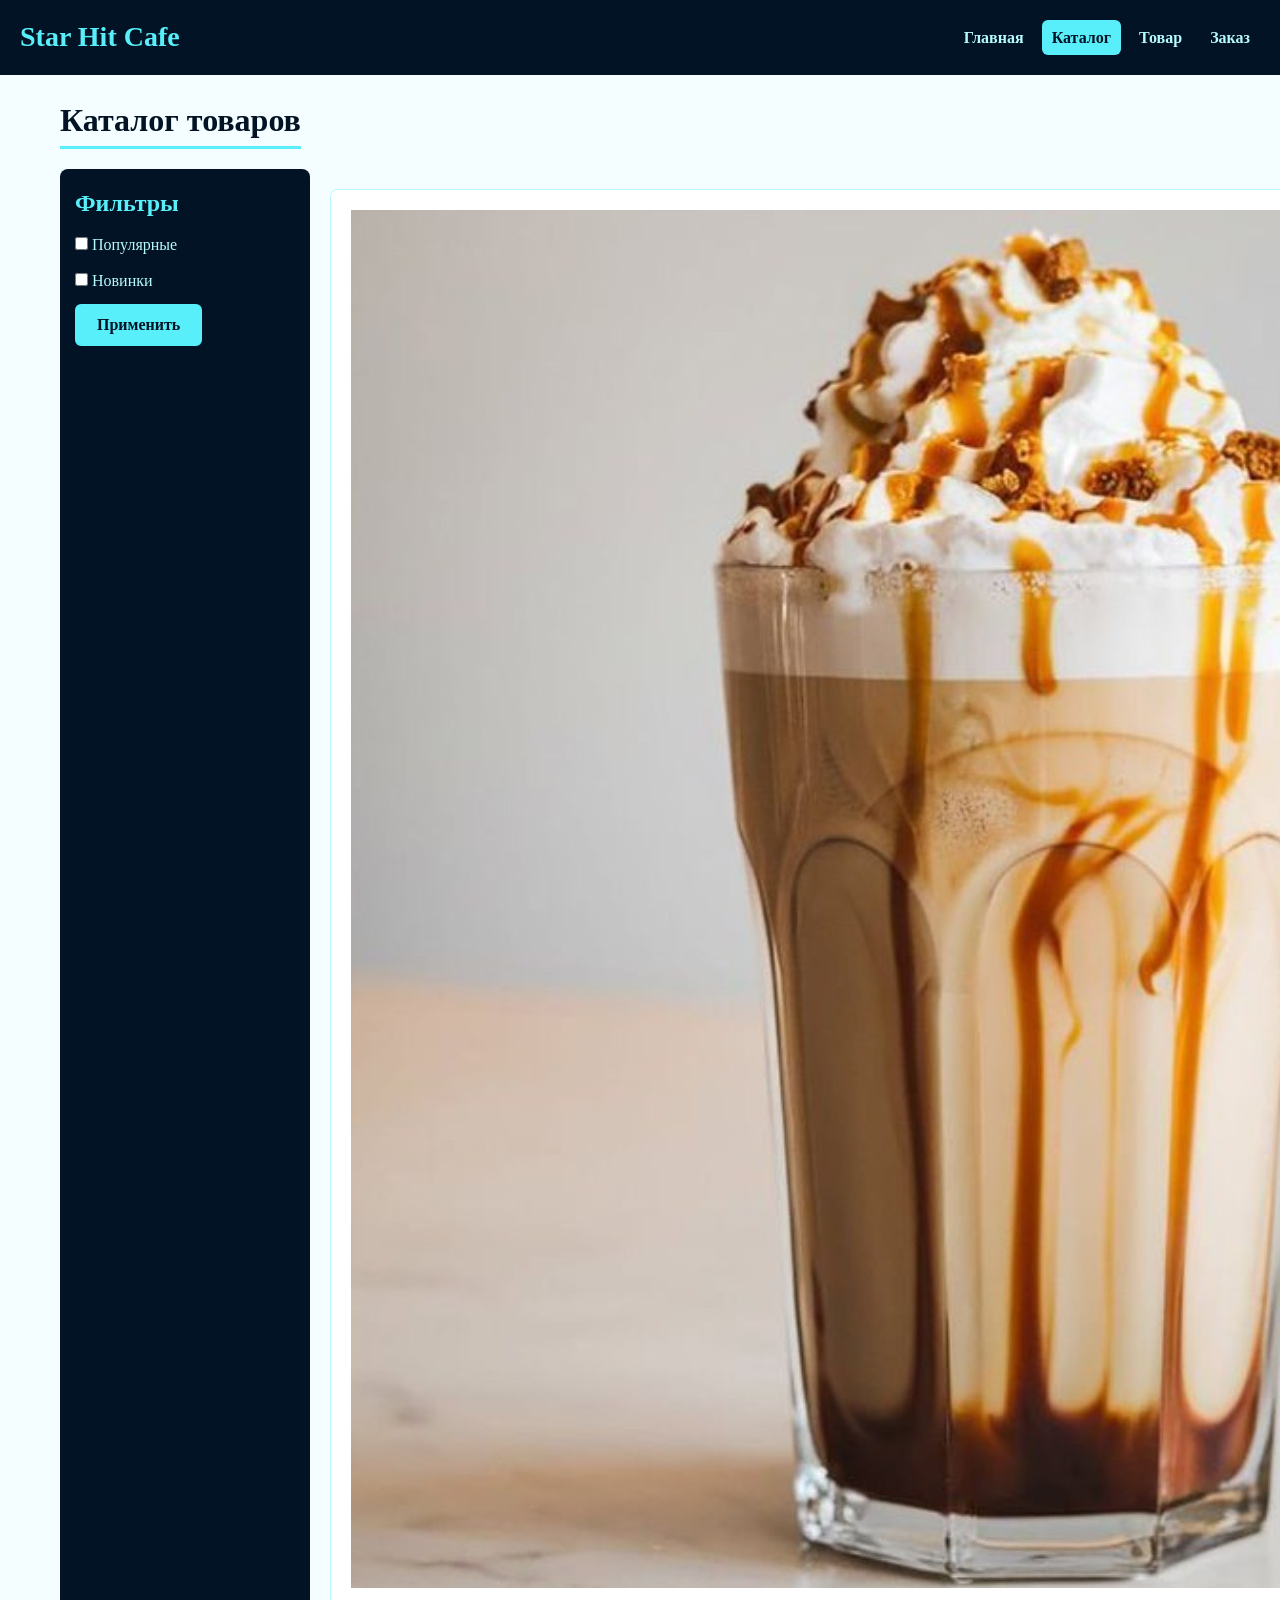
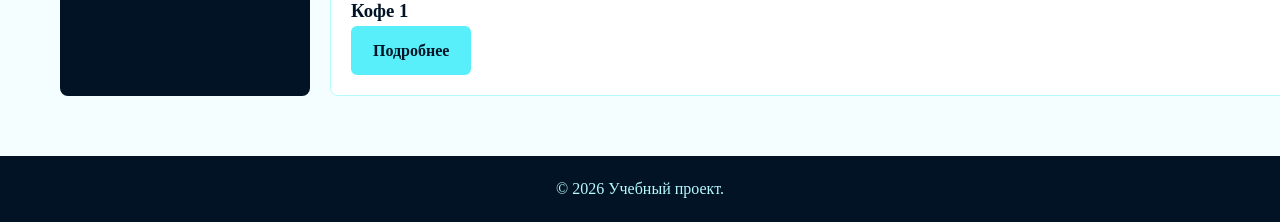
==== catalog.html @ b4f0cbf7 "feat: add responsive layout, a11y and carousel" ====
<!doctype html>
<html lang="ru">
<head>
  <meta charset="UTF-8">
  <meta name="viewport" content="width=device-width, initial-scale=1.0">
  <title>Star Hit Cafe — Каталог</title>
  <link rel="stylesheet" href="css/style.css">
  <link rel="stylesheet" href="css/responsive.css">
</head>
<body>
  <a class="skip-link" href="#main">Перейти к основному содержимому</a>
  <header class="site-header">
    <div class="header-inner">
      <a class="logo" href="index.html">Star Hit Cafe</a>
      <nav class="site-nav" aria-label="Основная навигация">
        <ul class="nav-list">
          <li><a href="index.html" class="nav-link">Главная</a></li>
          <li><a href="catalog.html" class="nav-link active" aria-current="page">Каталог</a></li>
          <li><a href="product.html" class="nav-link">Товар</a></li>
          <li><a href="order.html" class="nav-link">Заказ</a></li>
        </ul>
      </nav>
    </div>
  </header>

  <main id="main" class="main-content">
    <h1 class="page-title">Каталог товаров</h1>
    
    <div class="catalog-layout">
      <aside class="filters">
        <h2>Фильтры</h2>
        <form>
          <label><input type="checkbox"> Популярные</label>
          <label><input type="checkbox"> Новинки</label>
          <button type="button" class="btn">Применить</button>
        </form>
      </aside>

      <section class="catalog-products">
        <div class="products-grid">
          <article class="product-card">
            <img src="images/coffee-1.jpg" alt="Кофе 1" class="card-img">
            <h3>Кофе 1</h3>
            <a href="product.html" class="btn">Подробнее</a>
          </article>
          <article class="product-card">
            <img src="images/coffee-2.jpg" alt="Кофе 2" class="card-img">
            <h3>Кофе 2</h3>
            <a href="product.html" class="btn">Подробнее</a>
          </article>
          <article class="product-card">
            <img src="images/coffee-3.jpg" alt="Кофе 3" class="card-img">
            <h3>Кофе 3</h3>
            <a href="product.html" class="btn">Подробнее</a>
          </article>
        </div>
      </section>
    </div>
  </main>
  <footer class="site-footer">
    <p>&copy; 2026 Учебный проект.</p>
  </footer>
</body>
</html>
---- css/style.css ----
:root {
  --color-bg: #f4fdff;
  --color-text: #011324;
  --color-primary: #59effa;
  --color-primary-dark: #089aa5;
  --color-surface: #011324;
  --color-border: #b6faff;
}

* { box-sizing: border-box; margin: 0; padding: 0; }

body {
  font-family: 'Garamond', 'Times New Roman', serif;
  background-color: var(--color-bg);
  color: var(--color-text);
  line-height: 1.6;
  cursor: url('../images/cursor-normal.png'), auto;
}

a, button, .btn { cursor: url('../images/cursor-hover.png'), pointer; }

.skip-link {
  position: absolute;
  top: -100px;
  left: 16px;
  background: #111;
  color: #fff;
  padding: 8px 12px;
  z-index: 1000;
  text-decoration: none;
}
.skip-link:focus { top: 16px; }

:focus-visible { outline: 3px solid var(--color-primary-dark); outline-offset: 3px; }

.site-header { background: var(--color-surface); padding: 15px 20px; }
.header-inner { display: flex; flex-direction: column; align-items: center; gap: 10px; }
.logo { font-size: 28px; color: var(--color-primary); text-decoration: none; font-weight: bold; }
.nav-list { display: flex; flex-direction: column; gap: 8px; list-style: none; }
.nav-link { color: var(--color-border); text-decoration: none; font-weight: bold; padding: 5px 10px; border-radius: 6px; display: block; text-align: center; }
.nav-link:hover, .nav-link.active { background: var(--color-primary); color: var(--color-text); }

.main-content { padding: 20px; max-width: 1200px; margin: 0 auto; }
.page-title { margin-bottom: 20px; border-bottom: 3px solid var(--color-primary); display: inline-block; }

.btn { display: inline-block; background: var(--color-primary); color: var(--color-text); padding: 10px 20px; text-decoration: none; border-radius: 6px; font-weight: bold; border: 2px solid var(--color-primary); transition: 0.2s; font-family: inherit; font-size: 16px; }
.btn:hover { background: transparent; color: var(--color-primary-dark); }

/* Блок О нас */
.info-section { margin: 30px 0; display: flex; flex-direction: column; background: var(--color-surface); color: var(--color-border); border-radius: 12px; overflow: hidden; }
.info-img-container { min-height: 200px; }
.info-img { width: 100%; height: 100%; object-fit: cover; display: block; }
.info-content { padding: 20px; }
.info-content h2 { color: var(--color-primary); margin-bottom: 10px; }
.info-list { margin-left: 20px; margin-bottom: 20px; }

/* Сетка товаров */
.products-grid { display: grid; grid-template-columns: 1fr; gap: 20px; margin-top: 20px; }
.product-card { background: #fff; padding: 20px; border-radius: 8px; border: 1px solid var(--color-border); }
.price { font-weight: bold; font-size: 20px; color: var(--color-primary-dark); margin: 10px 0; }

/* Карусель */
.carousel { width: 100%; overflow: hidden; border-radius: 12px; position: relative; margin-top: 20px; }
.carousel-inner { display: flex; animation: slide 12s infinite; width: 300%; }
.carousel-item { width: 33.333%; position: relative; }
.carousel-img { width: 100%; height: 250px; object-fit: cover; display: block; }
.carousel-caption { position: absolute; bottom: 10px; left: 10px; background: rgba(0,0,0,0.6); color: #fff; padding: 4px 8px; border-radius: 4px; font-size: 14px; }

@keyframes slide {
  0%, 25% { margin-left: 0; }
  33%, 58% { margin-left: -100%; }
  66%, 91% { margin-left: -200%; }
  100% { margin-left: 0; }
}

/* Каталог и фильтры */
.catalog-layout { display: flex; flex-direction: column; gap: 20px; }
.filters { background: var(--color-surface); color: var(--color-border); padding: 15px; border-radius: 8px; }
.filters h2 { color: var(--color-primary); margin-bottom: 10px; }
.filters label { display: block; margin-bottom: 10px; }

/* Страница товара */
.product-detail { display: flex; flex-direction: column; gap: 20px; margin-bottom: 30px; }
.product-image img { width: 100%; border-radius: 8px; }

/* Таблица */
.table-wrapper { overflow-x: auto; margin-top: 15px; }
.product-table { width: 100%; min-width: 400px; border-collapse: collapse; }
.product-table th, .product-table td { padding: 10px; border: 1px solid var(--color-border); text-align: left; }
.product-table caption { font-weight: bold; text-align: left; margin-bottom: 10px; }

/* Форма */
.order-form { display: grid; gap: 15px; background: #fff; padding: 20px; border-radius: 8px; border: 1px solid var(--color-border); }
.form-group { display: flex; flex-direction: column; gap: 5px; }
.order-form input, .order-form textarea { padding: 10px; border: 1px solid var(--color-border); border-radius: 6px; font-family: inherit; font-size: 16px; min-height: 44px; }

.site-footer { background: var(--color-surface); color: var(--color-border); text-align: center; padding: 20px; margin-top: 40px; }
---- css/responsive.css ----
/* Планшеты (от 768px) */
@media (min-width: 768px) {
  .header-inner { flex-direction: row; justify-content: space-between; }
  .nav-list { flex-direction: row; }
  .products-grid { grid-template-columns: repeat(2, 1fr); }
  .info-section { flex-direction: row; }
  .info-img-container { flex: 0 0 33%; }
  .info-content { flex: 1; padding: 40px; }
  .order-form { grid-template-columns: repeat(2, 1fr); }
  .form-group.full-width { grid-column: 1 / -1; }
  .catalog-layout { flex-direction: row; }
  .filters { flex: 0 0 250px; }
  .catalog-products { flex: 1; }
  .carousel-img { height: 400px; }
}

/* Десктоп (от 1024px) */
@media (min-width: 1024px) {
  .products-grid { grid-template-columns: repeat(3, 1fr); }
  .product-detail { flex-direction: row; }
  .product-image { flex: 0 0 50%; }
  .product-info { flex: 1; }
  .hero-section { display: flex; gap: 40px; align-items: center; }
  .hero-text { flex: 1; }
  .carousel { flex: 1; margin-top: 0; }
}
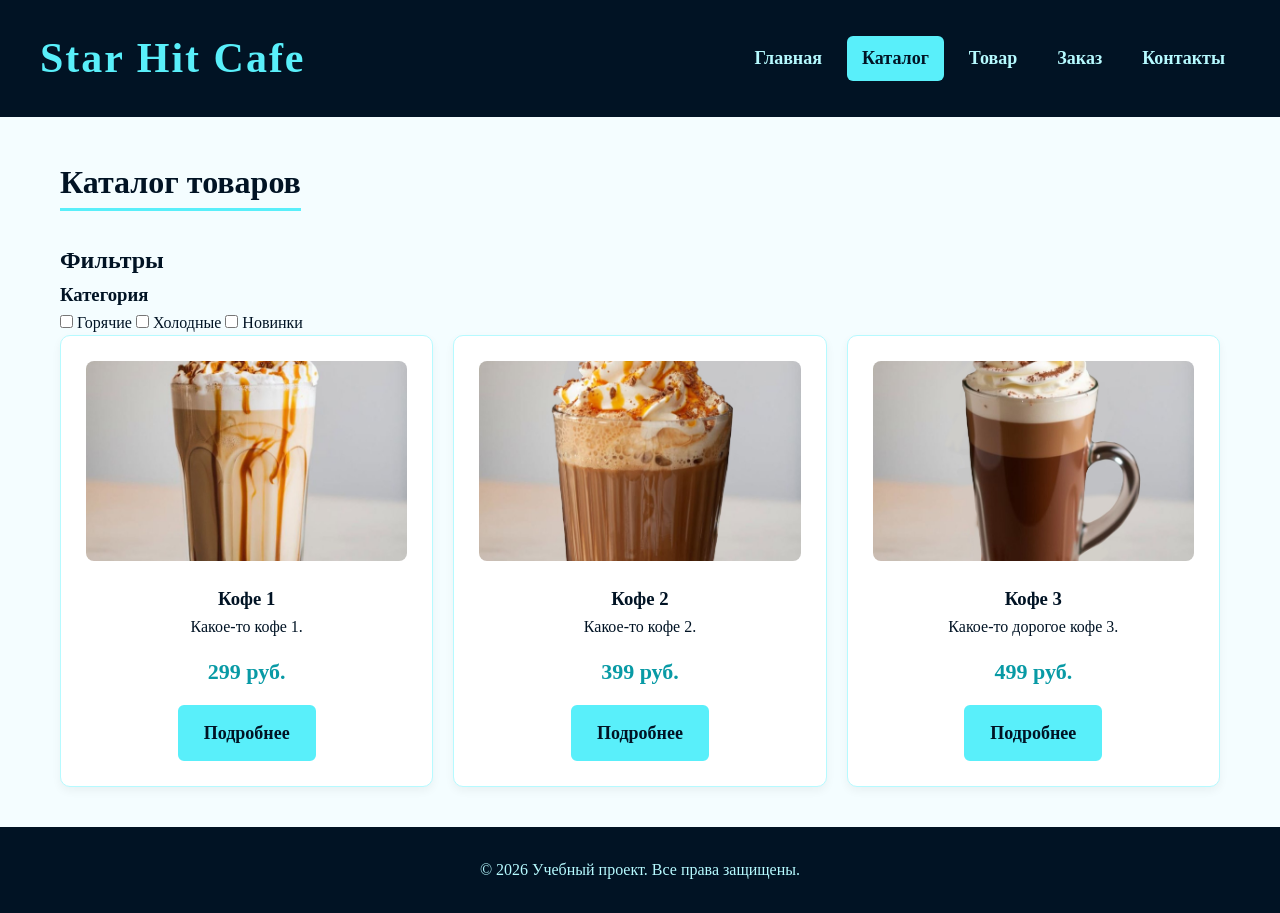
==== commit 8cb74157: "fix: update design, carousel, filters and product page" ====
--- a/catalog.html
+++ b/catalog.html
@@ -15,9 +15,10 @@
       <nav class="site-nav" aria-label="Основная навигация">
         <ul class="nav-list">
           <li><a href="index.html" class="nav-link">Главная</a></li>
-          <li><a href="catalog.html" class="nav-link active" aria-current="page">Каталог</a></li>
+          <li><a href="catalog.html" class="nav-link active">Каталог</a></li>
           <li><a href="product.html" class="nav-link">Товар</a></li>
           <li><a href="order.html" class="nav-link">Заказ</a></li>
+          <li><a href="contacts.html" class="nav-link">Контакты</a></li>
         </ul>
       </nav>
     </div>
@@ -29,36 +30,47 @@
     <div class="catalog-layout">
       <aside class="filters">
         <h2>Фильтры</h2>
-        <form>
-          <label><input type="checkbox"> Популярные</label>
-          <label><input type="checkbox"> Новинки</label>
-          <button type="button" class="btn">Применить</button>
-        </form>
+        <div class="filter-group">
+          <h3>Категория</h3>
+          <label><input type="checkbox" class="filter-checkbox" value="hot"> Горячие</label>
+          <label><input type="checkbox" class="filter-checkbox" value="cold"> Холодные</label>
+          <label><input type="checkbox" class="filter-checkbox" value="new"> Новинки</label>
+        </div>
       </aside>
 
       <section class="catalog-products">
-        <div class="products-grid">
-          <article class="product-card">
+        <div class="products-grid" id="productGrid">
+          <article class="product-card" data-category="hot">
             <img src="images/coffee-1.jpg" alt="Кофе 1" class="card-img">
             <h3>Кофе 1</h3>
-            <a href="product.html" class="btn">Подробнее</a>
+            <p>Какое-то кофе 1.</p>
+            <p class="price">299 руб.</p>
+            <a href="product.html?id=1" class="btn">Подробнее</a>
           </article>
-          <article class="product-card">
+
+          <article class="product-card" data-category="cold new">
             <img src="images/coffee-2.jpg" alt="Кофе 2" class="card-img">
             <h3>Кофе 2</h3>
-            <a href="product.html" class="btn">Подробнее</a>
+            <p>Какое-то кофе 2.</p>
+            <p class="price">399 руб.</p>
+            <a href="product.html?id=2" class="btn">Подробнее</a>
           </article>
-          <article class="product-card">
+
+          <article class="product-card" data-category="hot new">
             <img src="images/coffee-3.jpg" alt="Кофе 3" class="card-img">
             <h3>Кофе 3</h3>
-            <a href="product.html" class="btn">Подробнее</a>
+            <p>Какое-то дорогое кофе 3.</p>
+            <p class="price">499 руб.</p>
+            <a href="product.html?id=3" class="btn">Подробнее</a>
           </article>
         </div>
       </section>
     </div>
   </main>
+
   <footer class="site-footer">
-    <p>&copy; 2026 Учебный проект.</p>
+    <p>&copy; 2026 Учебный проект. Все права защищены.</p>
   </footer>
+  <script src="js/main.js" defer></script>
 </body>
 </html>
--- a/css/style.css
+++ b/css/style.css
@@ -14,84 +14,148 @@
   background-color: var(--color-bg);
   color: var(--color-text);
   line-height: 1.6;
+  display: flex;
+  flex-direction: column;
+  min-height: 100vh;
   cursor: url('../images/cursor-normal.png'), auto;
 }
 
-a, button, .btn { cursor: url('../images/cursor-hover.png'), pointer; }
+a, button, .btn, input[type="submit"], input[type="reset"], .nav-link { 
+  cursor: url('../images/cursor-hover.png'), pointer; 
+}
+
+main { flex: 1; }
 
 .skip-link {
   position: absolute;
-  top: -100px;
-  left: 16px;
-  background: #111;
-  color: #fff;
-  padding: 8px 12px;
-  z-index: 1000;
+  top: -100px; left: 16px;
+  background: #111; color: #fff;
+  padding: 8px 12px; z-index: 1000;
   text-decoration: none;
 }
 .skip-link:focus { top: 16px; }
 
 :focus-visible { outline: 3px solid var(--color-primary-dark); outline-offset: 3px; }
 
-.site-header { background: var(--color-surface); padding: 15px 20px; }
-.header-inner { display: flex; flex-direction: column; align-items: center; gap: 10px; }
-.logo { font-size: 28px; color: var(--color-primary); text-decoration: none; font-weight: bold; }
-.nav-list { display: flex; flex-direction: column; gap: 8px; list-style: none; }
-.nav-link { color: var(--color-border); text-decoration: none; font-weight: bold; padding: 5px 10px; border-radius: 6px; display: block; text-align: center; }
-.nav-link:hover, .nav-link.active { background: var(--color-primary); color: var(--color-text); }
+.site-header {
+  background: var(--color-surface);
+  padding: 25px 40px;
+}
+.header-inner {
+  display: flex;
+  flex-direction: column;
+  align-items: center;
+  gap: 15px;
+  max-width: 1200px;
+  margin: 0 auto;
+}
+.logo {
+  font-size: 42px;
+  color: var(--color-primary);
+  text-decoration: none;
+  font-weight: bold;
+  letter-spacing: 2px;
+}
+.nav-list {
+  display: flex;
+  flex-direction: column;
+  gap: 10px;
+  list-style: none;
+}
+.nav-link {
+  color: var(--color-border);
+  text-decoration: none;
+  font-weight: bold;
+  padding: 8px 15px;
+  border-radius: 6px;
+  display: block;
+  text-align: center;
+  font-size: 18px;
+}
+.nav-link:hover, .nav-link.active {
+  background: var(--color-primary);
+  color: var(--color-text);
+}
 
-.main-content { padding: 20px; max-width: 1200px; margin: 0 auto; }
-.page-title { margin-bottom: 20px; border-bottom: 3px solid var(--color-primary); display: inline-block; }
+.main-content { padding: 40px 20px; max-width: 1200px; margin: 0 auto; width: 100%; }
+.page-title { margin-bottom: 30px; border-bottom: 3px solid var(--color-primary); display: inline-block; font-size: 32px; }
 
-.btn { display: inline-block; background: var(--color-primary); color: var(--color-text); padding: 10px 20px; text-decoration: none; border-radius: 6px; font-weight: bold; border: 2px solid var(--color-primary); transition: 0.2s; font-family: inherit; font-size: 16px; }
+.btn {
+  display: inline-block;
+  background: var(--color-primary);
+  color: var(--color-text);
+  padding: 12px 24px;
+  text-decoration: none;
+  border-radius: 6px;
+  font-weight: bold;
+  border: 2px solid var(--color-primary);
+  transition: 0.2s;
+  font-family: inherit;
+  font-size: 18px;
+  text-align: center;
+}
 .btn:hover { background: transparent; color: var(--color-primary-dark); }
 
-/* Блок О нас */
-.info-section { margin: 30px 0; display: flex; flex-direction: column; background: var(--color-surface); color: var(--color-border); border-radius: 12px; overflow: hidden; }
-.info-img-container { min-height: 200px; }
-.info-img { width: 100%; height: 100%; object-fit: cover; display: block; }
-.info-content { padding: 20px; }
-.info-content h2 { color: var(--color-primary); margin-bottom: 10px; }
-.info-list { margin-left: 20px; margin-bottom: 20px; }
+.hero-section {
+  min-height: 100vh;
+  display: flex;
+  flex-direction: column;
+  background: var(--color-surface);
+  color: var(--color-border);
+  padding: 40px 20px;
+}
+.hero-content {
+  text-align: center;
+  margin-bottom: 30px;
+}
+.hero-title { font-size: 48px; color: var(--color-primary); margin-bottom: 10px; }
+.hero-desc { font-size: 22px; margin-bottom: 25px; }
 
-/* Сетка товаров */
-.products-grid { display: grid; grid-template-columns: 1fr; gap: 20px; margin-top: 20px; }
-.product-card { background: #fff; padding: 20px; border-radius: 8px; border: 1px solid var(--color-border); }
-.price { font-weight: bold; font-size: 20px; color: var(--color-primary-dark); margin: 10px 0; }
-
-/* Карусель */
-.carousel { width: 100%; overflow: hidden; border-radius: 12px; position: relative; margin-top: 20px; }
-.carousel-inner { display: flex; animation: slide 12s infinite; width: 300%; }
-.carousel-item { width: 33.333%; position: relative; }
-.carousel-img { width: 100%; height: 250px; object-fit: cover; display: block; }
-.carousel-caption { position: absolute; bottom: 10px; left: 10px; background: rgba(0,0,0,0.6); color: #fff; padding: 4px 8px; border-radius: 4px; font-size: 14px; }
-
-@keyframes slide {
-  0%, 25% { margin-left: 0; }
-  33%, 58% { margin-left: -100%; }
-  66%, 91% { margin-left: -200%; }
-  100% { margin-left: 0; }
+.carousel-container { position: relative; max-width: 800px; margin: 0 auto; width: 100%; overflow: hidden; border-radius: 12px; }
+.carousel-track { display: flex; transition: transform 0.5s ease-in-out; }
+.carousel-item { min-width: 100%; position: relative; }
+.carousel-img { width: 100%; height: 400px; object-fit: cover; display: block; }
+.carousel-caption {
+  position: absolute; bottom: 15px; left: 15px;
+  background: rgba(1,19,36,0.8); color: var(--color-primary);
+  padding: 6px 12px; border-radius: 4px; font-weight: bold;
+}
+.carousel-controls { display: flex; justify-content: center; gap: 20px; margin-top: 15px; }
+.carousel-btn {
+  background: var(--color-primary); border: none; color: var(--color-text);
+  font-size: 24px; width: 50px; height: 50px; border-radius: 50%; cursor: pointer;
 }
 
-/* Каталог и фильтры */
-.catalog-layout { display: flex; flex-direction: column; gap: 20px; }
-.filters { background: var(--color-surface); color: var(--color-border); padding: 15px; border-radius: 8px; }
-.filters h2 { color: var(--color-primary); margin-bottom: 10px; }
-.filters label { display: block; margin-bottom: 10px; }
+.info-section {
+  display: flex;
+  flex-direction: column;
+  background: #fff;
+  width: 100%;
+}
+.info-img-container { width: 100%; height: 300px; }
+.info-img { width: 100%; height: 100%; object-fit: cover; display: block; }
+.info-content { padding: 40px 20px; max-width: 800px; margin: 0 auto; }
+.info-content h2 { color: var(--color-primary-dark); margin-bottom: 15px; font-size: 28px; }
+.info-list { margin-left: 20px; margin-bottom: 30px; font-size: 18px; }
 
-/* Страница товара */
-.product-detail { display: flex; flex-direction: column; gap: 20px; margin-bottom: 30px; }
-.product-image img { width: 100%; border-radius: 8px; }
+.popular-section { padding: 40px 20px; max-width: 1200px; margin: 0 auto; }
+.popular-section h2 { text-align: center; margin-bottom: 30px; font-size: 32px; }
+.products-grid { display: grid; grid-template-columns: 1fr; gap: 20px; }
+.product-card { background: #fff; padding: 25px; border-radius: 10px; border: 1px solid var(--color-border); text-align: center; box-shadow: 0 4px 10px rgba(0,0,0,0.05); }
+.price { font-weight: bold; font-size: 22px; color: var(--color-primary-dark); margin: 15px 0; }
 
-/* Таблица */
-.table-wrapper { overflow-x: auto; margin-top: 15px; }
-.product-table { width: 100%; min-width: 400px; border-collapse: collapse; }
-.product-table th, .product-table td { padding: 10px; border: 1px solid var(--color-border); text-align: left; }
-.product-table caption { font-weight: bold; text-align: left; margin-bottom: 10px; }
+.order-form { display: grid; gap: 20px; background: #fff; padding: 30px; border-radius: 10px; border: 1px solid var(--color-border); }
+.form-group { display: flex; flex-direction: column; gap: 8px; }
+.order-form input, .order-form select, .order-form textarea {
+  padding: 12px; border: 1px solid var(--color-border); border-radius: 6px; font-family: inherit; font-size: 16px;
+}
+.checkbox-label { display: flex; align-items: center; gap: 10px; font-size: 16px; }
 
-/* Форма */
-.order-form { display: grid; gap: 15px; background: #fff; padding: 20px; border-radius: 8px; border: 1px solid var(--color-border); }
-.form-group { display: flex; flex-direction: column; gap: 5px; }
-.order-form input, .order-form textarea { padding: 10px; border: 1px solid var(--color-border); border-radius: 6px; font-family: inherit; font-size: 16px; min-height: 44px; }
+.contacts-layout { display: flex; flex-direction: column; gap: 30px; margin-top: 20px; }
+.contact-info, .contact-feedback { background: #fff; padding: 30px; border-radius: 10px; border: 1px solid var(--color-border); }
+.contact-info h2, .contact-feedback h2 { margin-bottom: 20px; color: var(--color-primary-dark); }
 
-.site-footer { background: var(--color-surface); color: var(--color-border); text-align: center; padding: 20px; margin-top: 40px; }+.card-img { width: 100%; height: 200px; object-fit: cover; border-radius: 8px; margin-bottom: 15px; }
+.main-img { width: 100%; max-height: 500px; object-fit: cover; border-radius: 12px; }
+
+.site-footer { background: var(--color-surface); color: var(--color-border); text-align: center; padding: 30px 20px; }
--- a/css/responsive.css
+++ b/css/responsive.css
@@ -1,26 +1,29 @@
-/* Планшеты (от 768px) */
 @media (min-width: 768px) {
   .header-inner { flex-direction: row; justify-content: space-between; }
   .nav-list { flex-direction: row; }
   .products-grid { grid-template-columns: repeat(2, 1fr); }
+  
   .info-section { flex-direction: row; }
-  .info-img-container { flex: 0 0 33%; }
-  .info-content { flex: 1; padding: 40px; }
+  .info-img-container { width: 40%; height: auto; min-height: 400px; }
+  .info-content { flex: 1; padding: 50px; }
+  
   .order-form { grid-template-columns: repeat(2, 1fr); }
-  .form-group.full-width { grid-column: 1 / -1; }
-  .catalog-layout { flex-direction: row; }
-  .filters { flex: 0 0 250px; }
-  .catalog-products { flex: 1; }
-  .carousel-img { height: 400px; }
+  .full-width { grid-column: 1 / -1; }
+  .form-actions { display: flex; justify-content: center; }
+
+  .contacts-layout { flex-direction: row; align-items: flex-start; }
+  .contact-info { flex: 0 0 35%; }
+  .contact-feedback { flex: 1; }
 }
 
-/* Десктоп (от 1024px) */
 @media (min-width: 1024px) {
   .products-grid { grid-template-columns: repeat(3, 1fr); }
-  .product-detail { flex-direction: row; }
+  .hero-section { flex-direction: row; align-items: center; justify-content: space-around; }
+  .hero-content { text-align: left; flex: 1; max-width: 500px; margin-bottom: 0; }
+  .hero-title { font-size: 64px; }
+  .carousel-container { flex: 1; max-width: 600px; margin: 0; }
+  
+  .product-detail { flex-direction: row; gap: 40px; }
   .product-image { flex: 0 0 50%; }
   .product-info { flex: 1; }
-  .hero-section { display: flex; gap: 40px; align-items: center; }
-  .hero-text { flex: 1; }
-  .carousel { flex: 1; margin-top: 0; }
 }
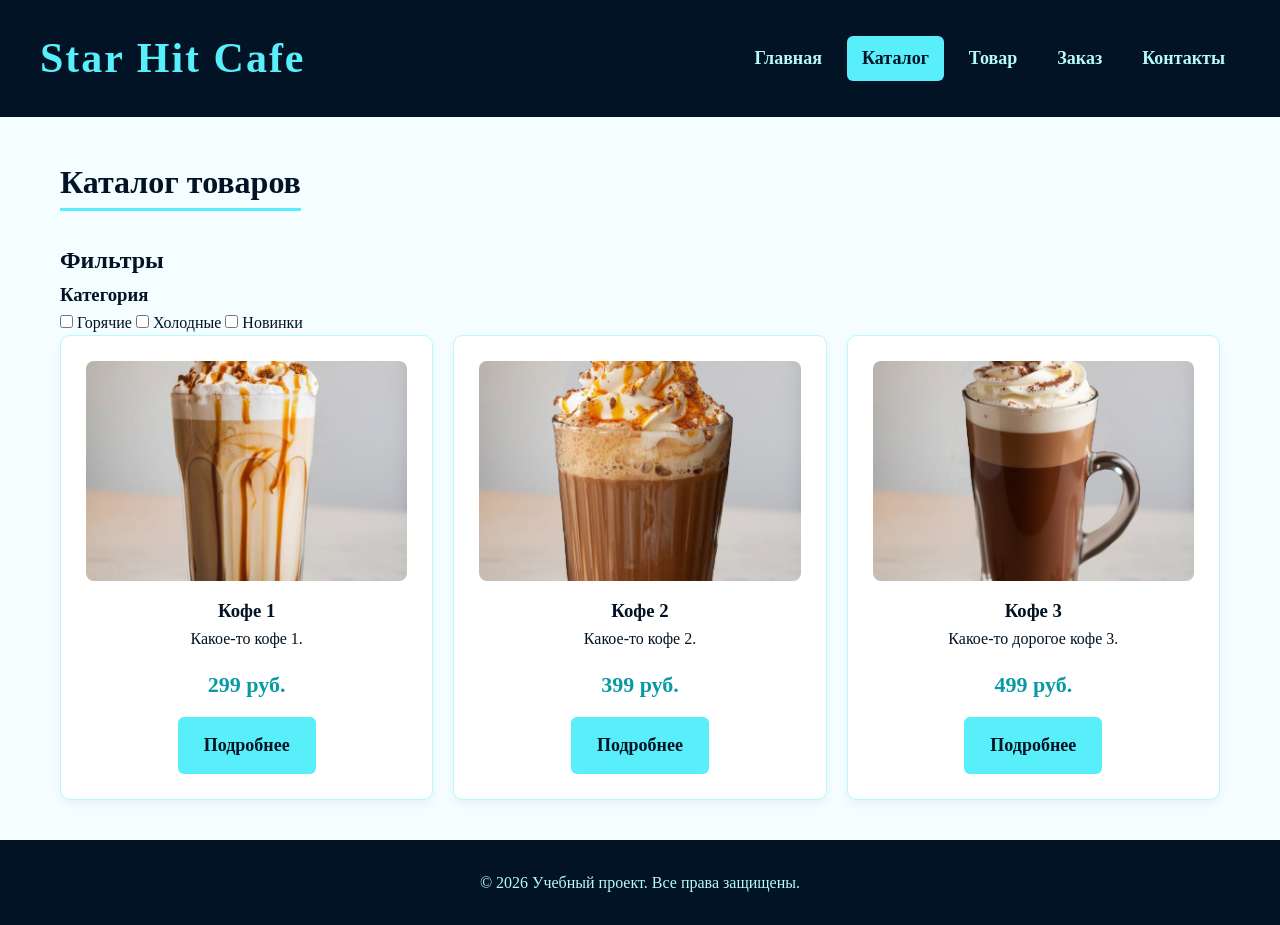
==== commit e37447c0: "feat: menu" ====
--- a/catalog.html
+++ b/catalog.html
@@ -13,7 +13,8 @@
     <div class="header-inner">
       <a class="logo" href="index.html">Star Hit Cafe</a>
       <nav class="site-nav" aria-label="Основная навигация">
-        <ul class="nav-list">
+        <button class="menu-toggle" id="menuToggle" aria-label="Открыть меню" aria-expanded="false">☰ Меню</button>
+        <ul class="nav-list" id="navList">
           <li><a href="index.html" class="nav-link">Главная</a></li>
           <li><a href="catalog.html" class="nav-link active">Каталог</a></li>
           <li><a href="product.html" class="nav-link">Товар</a></li>
@@ -26,7 +27,6 @@
 
   <main id="main" class="main-content">
     <h1 class="page-title">Каталог товаров</h1>
-    
     <div class="catalog-layout">
       <aside class="filters">
         <h2>Фильтры</h2>
--- a/css/style.css
+++ b/css/style.css
@@ -8,6 +8,17 @@
 }
 
 * { box-sizing: border-box; margin: 0; padding: 0; }
+
+img {
+  max-width: 100%;
+  height: auto;
+}
+
+picture {
+  display: block;
+  width: 100%;
+  height: 100%;
+}
 
 body {
   font-family: 'Garamond', 'Times New Roman', serif;
@@ -37,31 +48,37 @@
 
 :focus-visible { outline: 3px solid var(--color-primary-dark); outline-offset: 3px; }
 
-.site-header {
-  background: var(--color-surface);
-  padding: 25px 40px;
+.site-header { background: var(--color-surface); padding: 25px 40px; }
+.header-inner { display: flex; flex-direction: column; align-items: center; gap: 15px; max-width: 1200px; margin: 0 auto; }
+.logo { font-size: 42px; color: var(--color-primary); text-decoration: none; font-weight: bold; letter-spacing: 2px; }
+
+.menu-toggle {
+  display: block;
+  background: var(--color-primary);
+  color: var(--color-text);
+  border: none;
+  padding: 10px 20px;
+  font-size: 18px;
+  font-weight: bold;
+  border-radius: 6px;
+  cursor: pointer;
+  width: 100%;
+  margin-bottom: 10px;
 }
-.header-inner {
-  display: flex;
-  flex-direction: column;
-  align-items: center;
-  gap: 15px;
-  max-width: 1200px;
-  margin: 0 auto;
-}
-.logo {
-  font-size: 42px;
-  color: var(--color-primary);
-  text-decoration: none;
-  font-weight: bold;
-  letter-spacing: 2px;
-}
+
 .nav-list {
-  display: flex;
+  display: none;
   flex-direction: column;
   gap: 10px;
   list-style: none;
+  width: 100%;
+  background: var(--color-surface);
+  padding: 15px;
+  border-radius: 8px;
 }
+
+.nav-list.active { display: flex; }
+
 .nav-link {
   color: var(--color-border);
   text-decoration: none;
@@ -72,10 +89,7 @@
   text-align: center;
   font-size: 18px;
 }
-.nav-link:hover, .nav-link.active {
-  background: var(--color-primary);
-  color: var(--color-text);
-}
+.nav-link:hover, .nav-link.active { background: var(--color-primary); color: var(--color-text); }
 
 .main-content { padding: 40px 20px; max-width: 1200px; margin: 0 auto; width: 100%; }
 .page-title { margin-bottom: 30px; border-bottom: 3px solid var(--color-primary); display: inline-block; font-size: 32px; }
@@ -94,48 +108,26 @@
   font-size: 18px;
   text-align: center;
 }
-.btn:hover { background: transparent; color: var(--color-primary-dark); }
+.btn:hover { background: var(--color-surface); color: var(--color-primary); }
 
-.hero-section {
-  min-height: 100vh;
-  display: flex;
-  flex-direction: column;
-  background: var(--color-surface);
-  color: var(--color-border);
-  padding: 40px 20px;
-}
-.hero-content {
-  text-align: center;
-  margin-bottom: 30px;
-}
-.hero-title { font-size: 48px; color: var(--color-primary); margin-bottom: 10px; }
-.hero-desc { font-size: 22px; margin-bottom: 25px; }
+.hero-section { min-height: 100vh; display: flex; flex-direction: column; background: #ffffff; color: var(--color-text); padding: 40px 20px; }
+.hero-content { text-align: center; margin-bottom: 30px; }
+.hero-title { font-size: 48px; color: var(--color-primary-dark); margin-bottom: 10px; }
+.hero-desc { font-size: 22px; margin-bottom: 25px; color: var(--color-text); }
 
-.carousel-container { position: relative; max-width: 800px; margin: 0 auto; width: 100%; overflow: hidden; border-radius: 12px; }
-.carousel-track { display: flex; transition: transform 0.5s ease-in-out; }
-.carousel-item { min-width: 100%; position: relative; }
-.carousel-img { width: 100%; height: 400px; object-fit: cover; display: block; }
-.carousel-caption {
-  position: absolute; bottom: 15px; left: 15px;
-  background: rgba(1,19,36,0.8); color: var(--color-primary);
-  padding: 6px 12px; border-radius: 4px; font-weight: bold;
-}
-.carousel-controls { display: flex; justify-content: center; gap: 20px; margin-top: 15px; }
-.carousel-btn {
-  background: var(--color-primary); border: none; color: var(--color-text);
-  font-size: 24px; width: 50px; height: 50px; border-radius: 50%; cursor: pointer;
-}
+.carousel-container { position: relative; max-width: 800px; margin: 0 auto; width: 100%; }
+.carousel-track { display: flex; transition: transform 0.5s ease-in-out; border-radius: 12px; overflow: hidden; }
+.carousel-item { min-width: 100%; position: relative; height: 400px; }
+.carousel-img { width: 100%; height: 100%; object-fit: contain; display: block; background-color: var(--color-surface); }
+.carousel-caption { position: absolute; bottom: 15px; left: 15px; background: #ffffff; color: var(--color-surface); padding: 6px 12px; border-radius: 4px; font-weight: bold; box-shadow: 0 2px 8px rgba(0,0,0,0.15); z-index: 2; }
+.carousel-controls { display: flex; justify-content: center; gap: 20px; margin-top: 15px; background: transparent; }
+.carousel-btn { background: var(--color-primary); border: none; color: var(--color-text); font-size: 24px; width: 50px; height: 50px; border-radius: 50%; cursor: pointer; }
 
-.info-section {
-  display: flex;
-  flex-direction: column;
-  background: #fff;
-  width: 100%;
-}
-.info-img-container { width: 100%; height: 300px; }
-.info-img { width: 100%; height: 100%; object-fit: cover; display: block; }
+.info-section { display: flex; flex-direction: column; background: var(--color-surface); color: var(--color-border); width: 100%; }
+.info-img-container { width: 100%; height: 350px; background-color: var(--color-surface); }
+.info-img { width: 100%; height: 100%; object-fit: contain; object-position: center; display: block; padding: 15px; }
 .info-content { padding: 40px 20px; max-width: 800px; margin: 0 auto; }
-.info-content h2 { color: var(--color-primary-dark); margin-bottom: 15px; font-size: 28px; }
+.info-content h2 { color: var(--color-primary); margin-bottom: 15px; font-size: 28px; }
 .info-list { margin-left: 20px; margin-bottom: 30px; font-size: 18px; }
 
 .popular-section { padding: 40px 20px; max-width: 1200px; margin: 0 auto; }
@@ -146,16 +138,31 @@
 
 .order-form { display: grid; gap: 20px; background: #fff; padding: 30px; border-radius: 10px; border: 1px solid var(--color-border); }
 .form-group { display: flex; flex-direction: column; gap: 8px; }
-.order-form input, .order-form select, .order-form textarea {
-  padding: 12px; border: 1px solid var(--color-border); border-radius: 6px; font-family: inherit; font-size: 16px;
-}
+.order-form input, .order-form select, .order-form textarea { padding: 12px; border: 1px solid var(--color-border); border-radius: 6px; font-family: inherit; font-size: 16px; }
 .checkbox-label { display: flex; align-items: center; gap: 10px; font-size: 16px; }
 
 .contacts-layout { display: flex; flex-direction: column; gap: 30px; margin-top: 20px; }
 .contact-info, .contact-feedback { background: #fff; padding: 30px; border-radius: 10px; border: 1px solid var(--color-border); }
 .contact-info h2, .contact-feedback h2 { margin-bottom: 20px; color: var(--color-primary-dark); }
 
-.card-img { width: 100%; height: 200px; object-fit: cover; border-radius: 8px; margin-bottom: 15px; }
-.main-img { width: 100%; max-height: 500px; object-fit: cover; border-radius: 12px; }
+.card-img { width: 100%; height: 220px; object-fit: cover; object-position: center; border-radius: 8px; margin-bottom: 15px; display: block; }
+.main-img { width: 100%; height: 450px; object-fit: contain; object-position: center; border-radius: 12px; display: block; background-color: var(--color-bg); }
 
-.site-footer { background: var(--color-surface); color: var(--color-border); text-align: center; padding: 30px 20px; }+.site-footer { background: var(--color-surface); color: var(--color-border); text-align: center; padding: 30px 20px; }
+
+.styled-table { width: 100%; border-collapse: collapse; margin-top: 20px; }
+.styled-table th { background-color: var(--color-surface); color: var(--color-primary); padding: 15px; text-align: left; font-size: 18px; }
+.styled-table td { padding: 12px 15px; border-bottom: 1px solid var(--color-border); background-color: #fff; }
+.styled-table tr:nth-child(even) td { background-color: #f4fdff; }
+.styled-table caption { text-align: left; font-size: 24px; font-weight: bold; color: var(--color-primary-dark); margin-bottom: 15px; }
+
+.product-info { padding: 20px 0; display: flex; flex-direction: column; gap: 15px; }
+
+@media (max-width: 767px) {
+  .info-img-container { height: 250px; }
+  .info-img { object-fit: contain; padding: 5px; }
+  .carousel-item { height: 250px; }
+  .main-img { height: 300px; }
+  .card-img { height: 200px; }
+  .product-info .btn { margin-top: 10px; width: 100%; }
+}
--- a/css/responsive.css
+++ b/css/responsive.css
@@ -1,6 +1,8 @@
 @media (min-width: 768px) {
   .header-inner { flex-direction: row; justify-content: space-between; }
-  .nav-list { flex-direction: row; }
+  .menu-toggle { display: none; }
+  .nav-list { display: flex !important; flex-direction: row; background: transparent; padding: 0; width: auto; }
+  
   .products-grid { grid-template-columns: repeat(2, 1fr); }
   
   .info-section { flex-direction: row; }
@@ -23,7 +25,7 @@
   .hero-title { font-size: 64px; }
   .carousel-container { flex: 1; max-width: 600px; margin: 0; }
   
-  .product-detail { flex-direction: row; gap: 40px; }
-  .product-image { flex: 0 0 50%; }
+  .product-detail { display: flex; flex-direction: row; gap: 40px; align-items: flex-start; }
   .product-info { flex: 1; }
+  .product-image { flex: 0 0 40%; }
 }
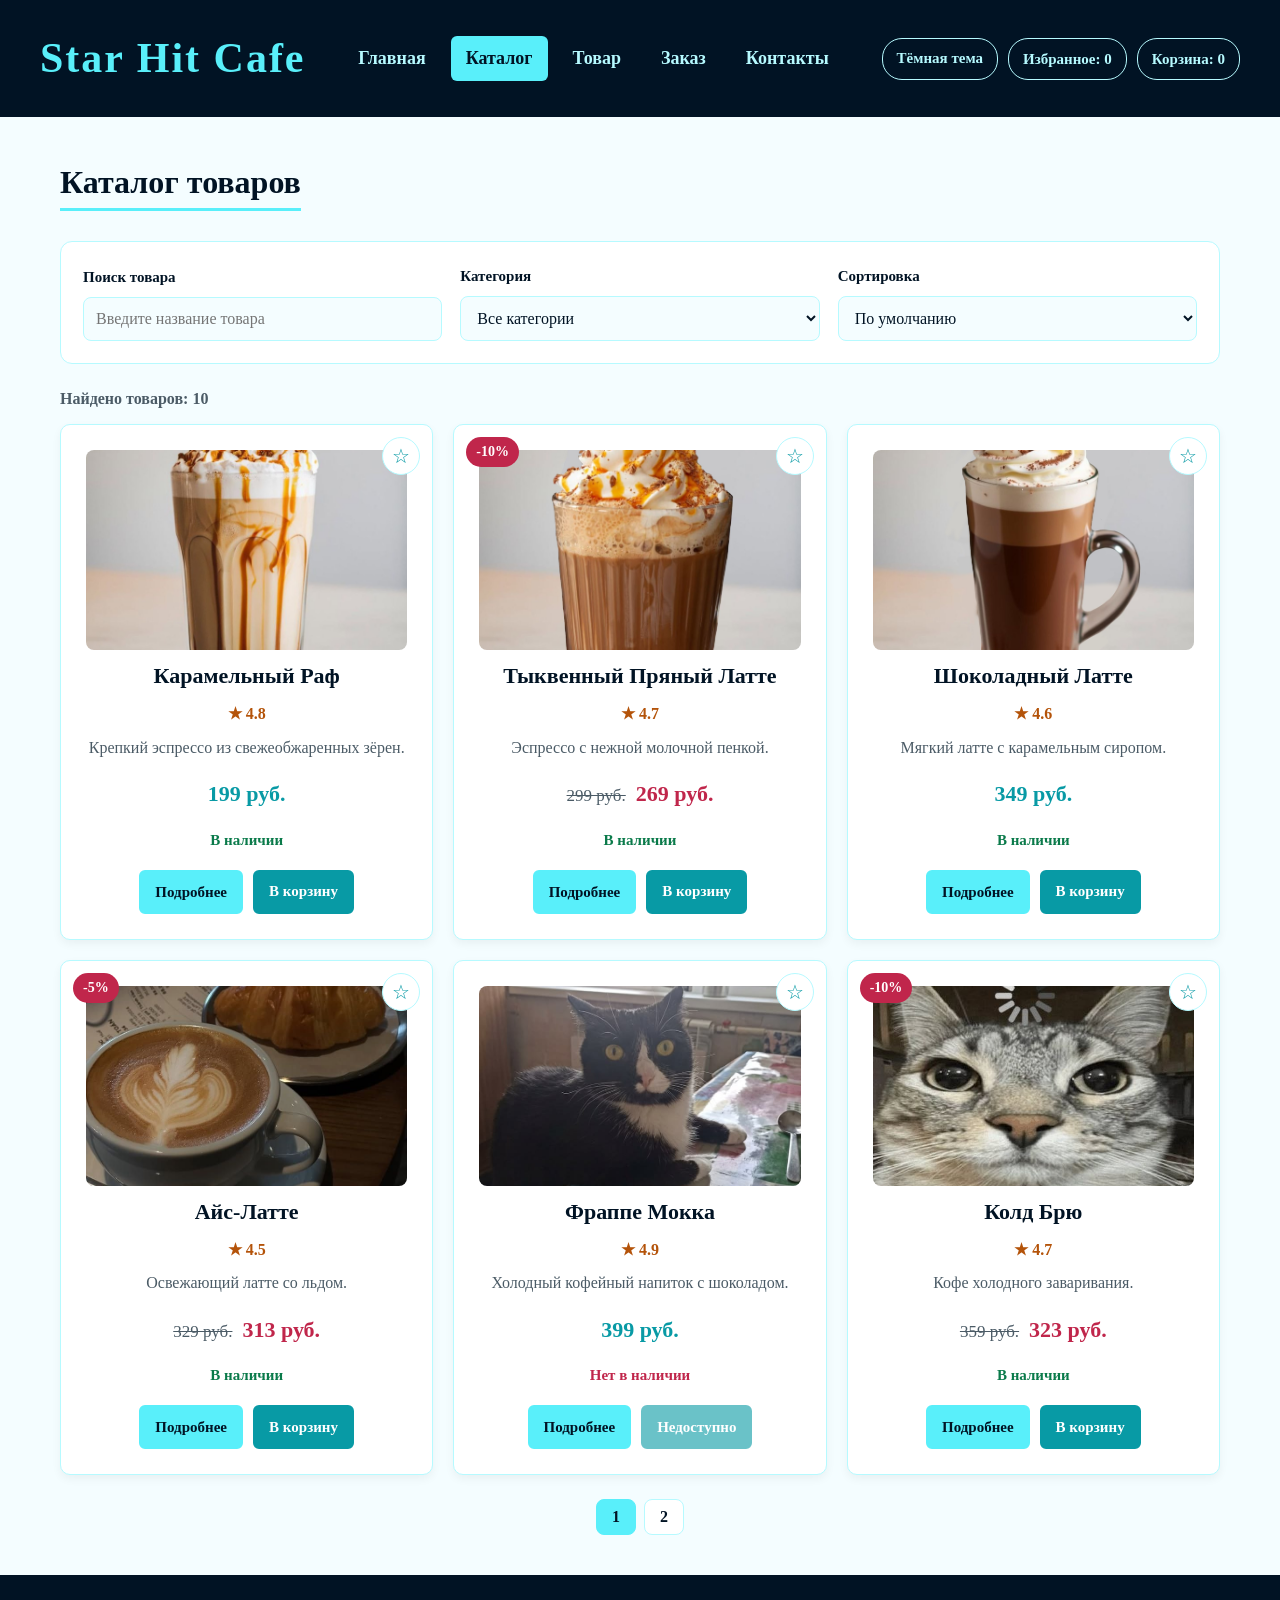
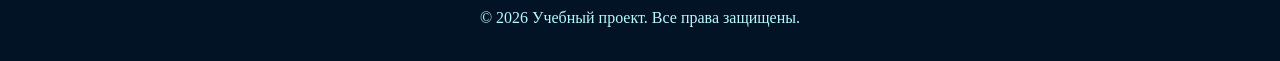
==== commit 79216ffb: "feat: 4 kr" ====
--- a/catalog.html
+++ b/catalog.html
@@ -9,6 +9,7 @@
 </head>
 <body>
   <a class="skip-link" href="#main">Перейти к основному содержимому</a>
+
   <header class="site-header">
     <div class="header-inner">
       <a class="logo" href="index.html">Star Hit Cafe</a>
@@ -22,55 +23,86 @@
           <li><a href="contacts.html" class="nav-link">Контакты</a></li>
         </ul>
       </nav>
+      <div class="header-actions">
+        <button class="header-action" id="themeToggle" type="button" aria-pressed="false">Тёмная тема</button>
+        <a class="header-action favorites-counter" href="catalog.html">Избранное: 0</a>
+        <a class="header-action cart-counter" href="order.html">Корзина: 0</a>
+      </div>
     </div>
   </header>
 
   <main id="main" class="main-content">
     <h1 class="page-title">Каталог товаров</h1>
-    <div class="catalog-layout">
-      <aside class="filters">
-        <h2>Фильтры</h2>
-        <div class="filter-group">
-          <h3>Категория</h3>
-          <label><input type="checkbox" class="filter-checkbox" value="hot"> Горячие</label>
-          <label><input type="checkbox" class="filter-checkbox" value="cold"> Холодные</label>
-          <label><input type="checkbox" class="filter-checkbox" value="new"> Новинки</label>
-        </div>
-      </aside>
 
-      <section class="catalog-products">
-        <div class="products-grid" id="productGrid">
-          <article class="product-card" data-category="hot">
-            <img src="images/coffee-1.jpg" alt="Кофе 1" class="card-img">
-            <h3>Кофе 1</h3>
-            <p>Какое-то кофе 1.</p>
-            <p class="price">299 руб.</p>
-            <a href="product.html?id=1" class="btn">Подробнее</a>
-          </article>
+    <section class="catalog-controls" aria-label="Управление каталогом">
+      <div class="catalog-controls__group">
+        <label for="catalog-search">Поиск товара</label>
+        <input
+          id="catalog-search"
+          class="catalog-controls__input"
+          type="search"
+          placeholder="Введите название товара"
+          autocomplete="off"
+        >
+      </div>
 
-          <article class="product-card" data-category="cold new">
-            <img src="images/coffee-2.jpg" alt="Кофе 2" class="card-img">
-            <h3>Кофе 2</h3>
-            <p>Какое-то кофе 2.</p>
-            <p class="price">399 руб.</p>
-            <a href="product.html?id=2" class="btn">Подробнее</a>
-          </article>
+      <div class="catalog-controls__group">
+        <label for="category-filter">Категория</label>
+        <select id="category-filter" class="catalog-controls__select">
+          <option value="all">Все категории</option>
+          <option value="hot">Горячие напитки</option>
+          <option value="cold">Холодные напитки</option>
+          <option value="dessert">Десерты</option>
+        </select>
+      </div>
 
-          <article class="product-card" data-category="hot new">
-            <img src="images/coffee-3.jpg" alt="Кофе 3" class="card-img">
-            <h3>Кофе 3</h3>
-            <p>Какое-то дорогое кофе 3.</p>
-            <p class="price">499 руб.</p>
-            <a href="product.html?id=3" class="btn">Подробнее</a>
-          </article>
-        </div>
-      </section>
+      <div class="catalog-controls__group">
+        <label for="sort-select">Сортировка</label>
+        <select id="sort-select" class="catalog-controls__select">
+          <option value="default">По умолчанию</option>
+          <option value="price-asc">Сначала дешевле</option>
+          <option value="price-desc">Сначала дороже</option>
+          <option value="title-asc">По названию А-Я</option>
+          <option value="rating-desc">По рейтингу</option>
+        </select>
+      </div>
+    </section>
+
+    <p class="catalog-count" aria-live="polite"></p>
+    <p class="catalog-empty" hidden>По выбранным условиям товары не найдены.</p>
+
+    <div class="products-grid" data-products-container></div>
+
+    <nav class="pagination" aria-label="Страницы каталога"></nav>
+  </main>
+
+  <dialog id="product-modal" class="modal" aria-labelledby="modal-title">
+    <button class="modal__close" id="modal-close" type="button" aria-label="Закрыть окно товара">×</button>
+    <div class="modal__content">
+      <img class="modal__image" id="modal-image" src="" alt="">
+      <div class="modal__info">
+        <h2 class="modal__title" id="modal-title"></h2>
+        <p class="modal__rating" id="modal-rating"></p>
+        <p class="modal__description" id="modal-description"></p>
+        <p class="modal__price" id="modal-price"></p>
+        <p class="modal__status" id="modal-status"></p>
+        <table class="styled-table modal__table">
+          <caption>Характеристики</caption>
+          <tbody id="modal-specs"></tbody>
+        </table>
+        <button class="btn btn--accent" id="modal-add" type="button">В корзину</button>
+      </div>
     </div>
-  </main>
+  </dialog>
 
   <footer class="site-footer">
     <p>&copy; 2026 Учебный проект. Все права защищены.</p>
   </footer>
+
+  <script src="js/data.js" defer></script>
+  <script src="js/catalog.js" defer></script>
+  <script src="js/modal.js" defer></script>
+  <script src="js/theme.js" defer></script>
   <script src="js/main.js" defer></script>
 </body>
 </html>
--- a/css/style.css
+++ b/css/style.css
@@ -5,20 +5,32 @@
   --color-primary-dark: #089aa5;
   --color-surface: #011324;
   --color-border: #b6faff;
+  --color-card: #ffffff;
+  --color-muted: #4b5b66;
+  --color-danger: #c0264b;
+  --color-success: #0a7a4a;
+  --color-warning: #b45309;
+}
+
+html[data-theme="dark"] {
+  --color-bg: #071620;
+  --color-text: #e6f9fc;
+  --color-primary: #2fd3e0;
+  --color-primary-dark: #59effa;
+  --color-surface: #02121c;
+  --color-border: #1d4a55;
+  --color-card: #0c2230;
+  --color-muted: #9fb6c1;
+  --color-danger: #ff6b8b;
+  --color-success: #4ade80;
+  --color-warning: #fbbf24;
 }
 
 * { box-sizing: border-box; margin: 0; padding: 0; }
 
-img {
-  max-width: 100%;
-  height: auto;
-}
-
-picture {
-  display: block;
-  width: 100%;
-  height: 100%;
-}
+img { max-width: 100%; height: auto; }
+
+picture { display: block; width: 100%; height: 100%; }
 
 body {
   font-family: 'Garamond', 'Times New Roman', serif;
@@ -29,10 +41,11 @@
   flex-direction: column;
   min-height: 100vh;
   cursor: url('../images/cursor-normal.png'), auto;
-}
-
-a, button, .btn, input[type="submit"], input[type="reset"], .nav-link { 
-  cursor: url('../images/cursor-hover.png'), pointer; 
+  transition: background-color 0.2s, color 0.2s;
+}
+
+a, button, .btn, input[type="submit"], input[type="reset"], .nav-link {
+  cursor: url('../images/cursor-hover.png'), pointer;
 }
 
 main { flex: 1; }
@@ -91,6 +104,29 @@
 }
 .nav-link:hover, .nav-link.active { background: var(--color-primary); color: var(--color-text); }
 
+.header-actions {
+  display: flex;
+  flex-wrap: wrap;
+  gap: 10px;
+  justify-content: center;
+  width: 100%;
+}
+
+.header-action {
+  display: inline-block;
+  background: transparent;
+  color: var(--color-border);
+  border: 1px solid var(--color-border);
+  padding: 8px 14px;
+  border-radius: 20px;
+  font-family: inherit;
+  font-size: 15px;
+  font-weight: bold;
+  text-decoration: none;
+  transition: 0.2s;
+}
+.header-action:hover { background: var(--color-primary); color: var(--color-text); border-color: var(--color-primary); }
+
 .main-content { padding: 40px 20px; max-width: 1200px; margin: 0 auto; width: 100%; }
 .page-title { margin-bottom: 30px; border-bottom: 3px solid var(--color-primary); display: inline-block; font-size: 32px; }
 
@@ -109,18 +145,22 @@
   text-align: center;
 }
 .btn:hover { background: var(--color-surface); color: var(--color-primary); }
-
-.hero-section { min-height: 100vh; display: flex; flex-direction: column; background: #ffffff; color: var(--color-text); padding: 40px 20px; }
+.btn--small { padding: 8px 14px; font-size: 15px; }
+.btn--accent { background: var(--color-primary-dark); border-color: var(--color-primary-dark); color: #fff; }
+.btn--accent:hover { background: var(--color-surface); color: var(--color-primary); }
+.btn:disabled { opacity: 0.6; cursor: not-allowed; }
+
+.hero-section { min-height: 100vh; display: flex; flex-direction: column; background: var(--color-card); color: var(--color-text); padding: 40px 20px; }
 .hero-content { text-align: center; margin-bottom: 30px; }
 .hero-title { font-size: 48px; color: var(--color-primary-dark); margin-bottom: 10px; }
 .hero-desc { font-size: 22px; margin-bottom: 25px; color: var(--color-text); }
 
-.carousel-container { position: relative; max-width: 800px; margin: 0 auto; width: 100%; }
-.carousel-track { display: flex; transition: transform 0.5s ease-in-out; border-radius: 12px; overflow: hidden; }
-.carousel-item { min-width: 100%; position: relative; height: 400px; }
-.carousel-img { width: 100%; height: 100%; object-fit: contain; display: block; background-color: var(--color-surface); }
-.carousel-caption { position: absolute; bottom: 15px; left: 15px; background: #ffffff; color: var(--color-surface); padding: 6px 12px; border-radius: 4px; font-weight: bold; box-shadow: 0 2px 8px rgba(0,0,0,0.15); z-index: 2; }
-.carousel-controls { display: flex; justify-content: center; gap: 20px; margin-top: 15px; background: transparent; }
+.carousel-container { position: relative; max-width: 800px; margin: 0 auto; width: 100%; overflow: hidden; border-radius: 12px; }
+.carousel-track { display: flex; transition: transform 0.5s ease-in-out; }
+.carousel-item { min-width: 100%; position: relative; height: 400px; background-color: var(--color-surface); }
+.carousel-img { position: absolute; top: 0; left: 0; width: 100%; height: 100%; object-fit: contain; padding: 10px; }
+.carousel-caption { position: absolute; bottom: 15px; left: 15px; background: var(--color-card); color: var(--color-surface); padding: 6px 12px; border-radius: 4px; font-weight: bold; box-shadow: 0 2px 8px rgba(0,0,0,0.15); z-index: 2; }
+.carousel-controls { display: flex; justify-content: center; gap: 20px; margin-top: 15px; }
 .carousel-btn { background: var(--color-primary); border: none; color: var(--color-text); font-size: 24px; width: 50px; height: 50px; border-radius: 50%; cursor: pointer; }
 
 .info-section { display: flex; flex-direction: column; background: var(--color-surface); color: var(--color-border); width: 100%; }
@@ -132,17 +172,211 @@
 
 .popular-section { padding: 40px 20px; max-width: 1200px; margin: 0 auto; }
 .popular-section h2 { text-align: center; margin-bottom: 30px; font-size: 32px; }
+.popular-more { text-align: center; margin-top: 30px; }
+
 .products-grid { display: grid; grid-template-columns: 1fr; gap: 20px; }
-.product-card { background: #fff; padding: 25px; border-radius: 10px; border: 1px solid var(--color-border); text-align: center; box-shadow: 0 4px 10px rgba(0,0,0,0.05); }
+
+.product-card {
+  position: relative;
+  background: var(--color-card);
+  padding: 25px;
+  border-radius: 10px;
+  border: 1px solid var(--color-border);
+  text-align: center;
+  box-shadow: 0 4px 10px rgba(0,0,0,0.05);
+  display: flex;
+  flex-direction: column;
+  gap: 8px;
+}
+
+.product-card__image { width: 100%; height: 200px; object-fit: cover; border-radius: 8px; display: block; }
+
+.product-card__title { font-size: 22px; }
+.product-card__rating { color: var(--color-warning); font-weight: bold; }
+.product-card__description { color: var(--color-muted); font-size: 16px; flex: 1; }
+
+.product-card__price { font-weight: bold; font-size: 22px; color: var(--color-primary-dark); margin: 8px 0; display: flex; justify-content: center; gap: 10px; align-items: baseline; }
+.product-card__price-old { text-decoration: line-through; color: var(--color-muted); font-size: 17px; font-weight: normal; }
+.product-card__price-new { color: var(--color-danger); }
+
+.product-card__status { font-size: 15px; font-weight: bold; color: var(--color-success); }
+.product-card__status.is-unavailable { color: var(--color-danger); }
+
+.product-card__badge {
+  position: absolute;
+  top: 12px; left: 12px;
+  background: var(--color-danger);
+  color: #fff;
+  font-weight: bold;
+  font-size: 14px;
+  padding: 4px 10px;
+  border-radius: 20px;
+  z-index: 2;
+}
+
+.product-card__favorite {
+  position: absolute;
+  top: 12px; right: 12px;
+  width: 38px; height: 38px;
+  border-radius: 50%;
+  border: 1px solid var(--color-border);
+  background: var(--color-card);
+  color: var(--color-primary-dark);
+  font-size: 20px;
+  line-height: 1;
+  z-index: 2;
+}
+.product-card__favorite.is-active { background: var(--color-primary); color: var(--color-text); }
+
+.product-card__actions { display: flex; gap: 10px; justify-content: center; margin-top: 10px; }
+
+.catalog-controls {
+  display: grid;
+  gap: 18px;
+  background: var(--color-card);
+  border: 1px solid var(--color-border);
+  border-radius: 12px;
+  padding: 22px;
+  margin-bottom: 22px;
+}
+
+.catalog-controls__group { display: flex; flex-direction: column; gap: 8px; }
+.catalog-controls__group label { font-weight: bold; font-size: 15px; }
+.catalog-controls__input,
+.catalog-controls__select {
+  padding: 12px;
+  border: 1px solid var(--color-border);
+  border-radius: 8px;
+  font-family: inherit;
+  font-size: 16px;
+  background: var(--color-bg);
+  color: var(--color-text);
+}
+
+.catalog-count { font-weight: bold; margin-bottom: 12px; color: var(--color-muted); }
+.catalog-empty { padding: 20px; text-align: center; font-size: 18px; color: var(--color-danger); font-weight: bold; }
+
+.pagination { display: flex; flex-wrap: wrap; gap: 8px; justify-content: center; margin-top: 24px; }
+.pagination__btn {
+  min-width: 40px;
+  padding: 8px 12px;
+  border: 1px solid var(--color-border);
+  background: var(--color-card);
+  color: var(--color-text);
+  border-radius: 8px;
+  font-family: inherit;
+  font-size: 16px;
+  font-weight: bold;
+}
+.pagination__btn.is-active { background: var(--color-primary); border-color: var(--color-primary); }
+
 .price { font-weight: bold; font-size: 22px; color: var(--color-primary-dark); margin: 15px 0; }
-
-.order-form { display: grid; gap: 20px; background: #fff; padding: 30px; border-radius: 10px; border: 1px solid var(--color-border); }
+.product-detail__price-old { text-decoration: line-through; color: var(--color-muted); font-size: 20px; margin-right: 10px; }
+.product-detail__price-new { color: var(--color-danger); }
+.product-detail__rating { color: var(--color-warning); font-weight: bold; font-size: 20px; }
+.product-detail__status { font-weight: bold; color: var(--color-success); }
+.product-detail__status.is-unavailable { color: var(--color-danger); }
+
+.order-form { display: grid; gap: 20px; background: var(--color-card); padding: 30px; border-radius: 10px; border: 1px solid var(--color-border); }
 .form-group { display: flex; flex-direction: column; gap: 8px; }
-.order-form input, .order-form select, .order-form textarea { padding: 12px; border: 1px solid var(--color-border); border-radius: 6px; font-family: inherit; font-size: 16px; }
+.order-form input, .order-form select, .order-form textarea {
+  padding: 12px;
+  border: 1px solid var(--color-border);
+  border-radius: 6px;
+  font-family: inherit;
+  font-size: 16px;
+  background: var(--color-bg);
+  color: var(--color-text);
+}
+.order-form input[aria-invalid="true"], .order-form select[aria-invalid="true"] { border-color: var(--color-danger); }
 .checkbox-label { display: flex; align-items: center; gap: 10px; font-size: 16px; }
+.form-error { color: var(--color-danger); font-size: 14px; min-height: 18px; }
+.form-message { text-align: center; font-weight: bold; min-height: 24px; }
+.form-message.is-error { color: var(--color-danger); }
+.form-message.is-success { color: var(--color-success); }
+
+.order-subtitle { margin: 30px 0 16px; }
+
+.cart-section { background: var(--color-card); border: 1px solid var(--color-border); border-radius: 12px; padding: 22px; margin-bottom: 26px; }
+.cart-section h2 { margin-bottom: 16px; }
+.cart-empty { text-align: center; color: var(--color-muted); font-size: 18px; padding: 16px 0; }
+.cart-list { display: flex; flex-direction: column; gap: 14px; }
+
+.cart-item { display: grid; grid-template-columns: 80px 1fr auto; gap: 16px; align-items: center; border: 1px solid var(--color-border); border-radius: 10px; padding: 12px; }
+.cart-item__image { width: 80px; height: 80px; object-fit: cover; border-radius: 8px; }
+.cart-item__info { display: flex; flex-direction: column; gap: 6px; }
+.cart-item__title { font-size: 18px; }
+.cart-item__price { font-weight: bold; color: var(--color-primary-dark); }
+.cart-item__controls { display: flex; align-items: center; gap: 10px; }
+.cart-item__btn {
+  width: 32px; height: 32px;
+  border-radius: 6px;
+  border: 1px solid var(--color-border);
+  background: var(--color-bg);
+  color: var(--color-text);
+  font-size: 18px;
+  font-weight: bold;
+}
+.cart-item__quantity { min-width: 24px; text-align: center; font-weight: bold; }
+.cart-item__remove {
+  width: 36px; height: 36px;
+  border-radius: 50%;
+  border: 1px solid var(--color-border);
+  background: transparent;
+  color: var(--color-danger);
+  font-size: 22px;
+  line-height: 1;
+}
+
+.cart-promo { margin-top: 20px; display: flex; flex-direction: column; gap: 8px; }
+.cart-promo__row { display: flex; gap: 10px; flex-wrap: wrap; }
+.cart-promo__input { flex: 1; min-width: 180px; padding: 12px; border: 1px solid var(--color-border); border-radius: 8px; font-family: inherit; font-size: 16px; background: var(--color-bg); color: var(--color-text); }
+.promo-message { font-weight: bold; min-height: 20px; }
+.promo-message.is-error { color: var(--color-danger); }
+.promo-message.is-success { color: var(--color-success); }
+
+.cart-summary { margin-top: 20px; border-top: 2px solid var(--color-border); padding-top: 16px; display: flex; flex-direction: column; gap: 8px; }
+.cart-summary__line { font-size: 18px; }
+.cart-summary__line--discount { color: var(--color-success); }
+.cart-summary__line--total { font-weight: bold; font-size: 24px; color: var(--color-primary-dark); }
+
+.modal {
+  border: none;
+  border-radius: 14px;
+  padding: 0;
+  max-width: 800px;
+  width: calc(100% - 40px);
+  background: var(--color-card);
+  color: var(--color-text);
+}
+.modal::backdrop { background: rgba(0, 0, 0, 0.55); }
+.modal__close {
+  position: absolute;
+  top: 10px; right: 10px;
+  width: 38px; height: 38px;
+  border-radius: 50%;
+  border: 1px solid var(--color-border);
+  background: var(--color-card);
+  color: var(--color-text);
+  font-size: 22px;
+  line-height: 1;
+  z-index: 2;
+}
+.modal__content { display: flex; flex-direction: column; gap: 20px; padding: 24px; }
+.modal__image { width: 100%; max-height: 320px; object-fit: contain; background: var(--color-bg); border-radius: 10px; }
+.modal__info { display: flex; flex-direction: column; gap: 10px; }
+.modal__title { font-size: 26px; }
+.modal__rating { color: var(--color-warning); font-weight: bold; }
+.modal__description { color: var(--color-muted); }
+.modal__price { font-weight: bold; font-size: 22px; color: var(--color-primary-dark); display: flex; gap: 10px; align-items: baseline; }
+.modal__price-old { text-decoration: line-through; color: var(--color-muted); font-size: 17px; font-weight: normal; }
+.modal__price-new { color: var(--color-danger); }
+.modal__status { font-weight: bold; color: var(--color-success); }
+.modal__status.is-unavailable { color: var(--color-danger); }
+.modal__table { margin-top: 8px; }
 
 .contacts-layout { display: flex; flex-direction: column; gap: 30px; margin-top: 20px; }
-.contact-info, .contact-feedback { background: #fff; padding: 30px; border-radius: 10px; border: 1px solid var(--color-border); }
+.contact-info, .contact-feedback { background: var(--color-card); padding: 30px; border-radius: 10px; border: 1px solid var(--color-border); }
 .contact-info h2, .contact-feedback h2 { margin-bottom: 20px; color: var(--color-primary-dark); }
 
 .card-img { width: 100%; height: 220px; object-fit: cover; object-position: center; border-radius: 8px; margin-bottom: 15px; display: block; }
@@ -152,8 +386,8 @@
 
 .styled-table { width: 100%; border-collapse: collapse; margin-top: 20px; }
 .styled-table th { background-color: var(--color-surface); color: var(--color-primary); padding: 15px; text-align: left; font-size: 18px; }
-.styled-table td { padding: 12px 15px; border-bottom: 1px solid var(--color-border); background-color: #fff; }
-.styled-table tr:nth-child(even) td { background-color: #f4fdff; }
+.styled-table td { padding: 12px 15px; border-bottom: 1px solid var(--color-border); background-color: var(--color-card); }
+.styled-table tr:nth-child(even) td { background-color: var(--color-bg); }
 .styled-table caption { text-align: left; font-size: 24px; font-weight: bold; color: var(--color-primary-dark); margin-bottom: 15px; }
 
 .product-info { padding: 20px 0; display: flex; flex-direction: column; gap: 15px; }
@@ -165,4 +399,7 @@
   .main-img { height: 300px; }
   .card-img { height: 200px; }
   .product-info .btn { margin-top: 10px; width: 100%; }
+  .cart-item { grid-template-columns: 60px 1fr; }
+  .cart-item__remove { grid-column: 1 / -1; justify-self: end; }
+  .modal__content { padding: 16px; }
 }
--- a/css/responsive.css
+++ b/css/responsive.css
@@ -1,31 +1,144 @@
 @media (min-width: 768px) {
-  .header-inner { flex-direction: row; justify-content: space-between; }
-  .menu-toggle { display: none; }
-  .nav-list { display: flex !important; flex-direction: row; background: transparent; padding: 0; width: auto; }
-  
-  .products-grid { grid-template-columns: repeat(2, 1fr); }
-  
-  .info-section { flex-direction: row; }
-  .info-img-container { width: 40%; height: auto; min-height: 400px; }
-  .info-content { flex: 1; padding: 50px; }
-  
-  .order-form { grid-template-columns: repeat(2, 1fr); }
-  .full-width { grid-column: 1 / -1; }
-  .form-actions { display: flex; justify-content: center; }
+  .header-inner {
+    flex-direction: row;
+    justify-content: space-between;
+    flex-wrap: wrap;
+  }
 
-  .contacts-layout { flex-direction: row; align-items: flex-start; }
-  .contact-info { flex: 0 0 35%; }
-  .contact-feedback { flex: 1; }
+  .menu-toggle {
+    display: none !important;
+  }
+
+  .nav-list {
+    display: flex !important;
+    flex-direction: row;
+    background: transparent;
+    padding: 0;
+    width: auto;
+  }
+
+  .header-actions {
+    width: auto;
+    justify-content: flex-end;
+  }
+
+  .products-grid {
+    grid-template-columns: repeat(2, 1fr);
+  }
+
+  .catalog-controls {
+    grid-template-columns: repeat(3, 1fr);
+    align-items: end;
+  }
+
+  .info-section {
+    flex-direction: row;
+  }
+
+  .info-img-container {
+    width: 40%;
+    height: auto;
+    min-height: 400px;
+  }
+
+  .info-content {
+    flex: 1;
+    padding: 50px;
+  }
+
+  .order-form {
+    grid-template-columns: repeat(2, 1fr);
+  }
+
+  .full-width {
+    grid-column: 1 / -1;
+  }
+
+  .form-actions {
+    display: flex;
+    justify-content: center;
+  }
+
+  .contacts-layout {
+    flex-direction: row;
+    align-items: flex-start;
+  }
+
+  .contact-info {
+    flex: 0 0 35%;
+  }
+
+  .contact-feedback {
+    flex: 1;
+  }
+
+  .modal__content {
+    flex-direction: row;
+    align-items: flex-start;
+  }
+
+  .modal__image {
+    flex: 0 0 45%;
+    max-height: 420px;
+  }
+
+  .modal__info {
+    flex: 1;
+  }
 }
 
 @media (min-width: 1024px) {
-  .products-grid { grid-template-columns: repeat(3, 1fr); }
-  .hero-section { flex-direction: row; align-items: center; justify-content: space-around; }
-  .hero-content { text-align: left; flex: 1; max-width: 500px; margin-bottom: 0; }
-  .hero-title { font-size: 64px; }
-  .carousel-container { flex: 1; max-width: 600px; margin: 0; }
-  
-  .product-detail { display: flex; flex-direction: row; gap: 40px; align-items: flex-start; }
-  .product-info { flex: 1; }
-  .product-image { flex: 0 0 40%; }
+  .products-grid {
+    grid-template-columns: repeat(3, 1fr);
+  }
+
+  .hero-section {
+    flex-direction: row;
+    align-items: center;
+    justify-content: space-around;
+  }
+
+  .hero-content {
+    text-align: left;
+    flex: 1;
+    max-width: 500px;
+    margin-bottom: 0;
+  }
+
+  .hero-title {
+    font-size: 64px;
+  }
+
+  .carousel-container {
+    flex: 1;
+    max-width: 600px;
+    margin: 0;
+  }
+
+  .product-detail {
+    display: flex;
+    flex-direction: row;
+    gap: 40px;
+    align-items: flex-start;
+  }
+
+  .product-info {
+    flex: 1;
+    display: flex;
+    flex-direction: column;
+    gap: 20px;
+  }
+
+  .product-image {
+    flex: 0 0 45%;
+  }
+
+  .product-image .main-img {
+    width: 100%;
+    height: auto;
+    max-height: 500px;
+    object-fit: contain;
+    background-color: var(--color-surface);
+    border-radius: 12px;
+  }
 }
